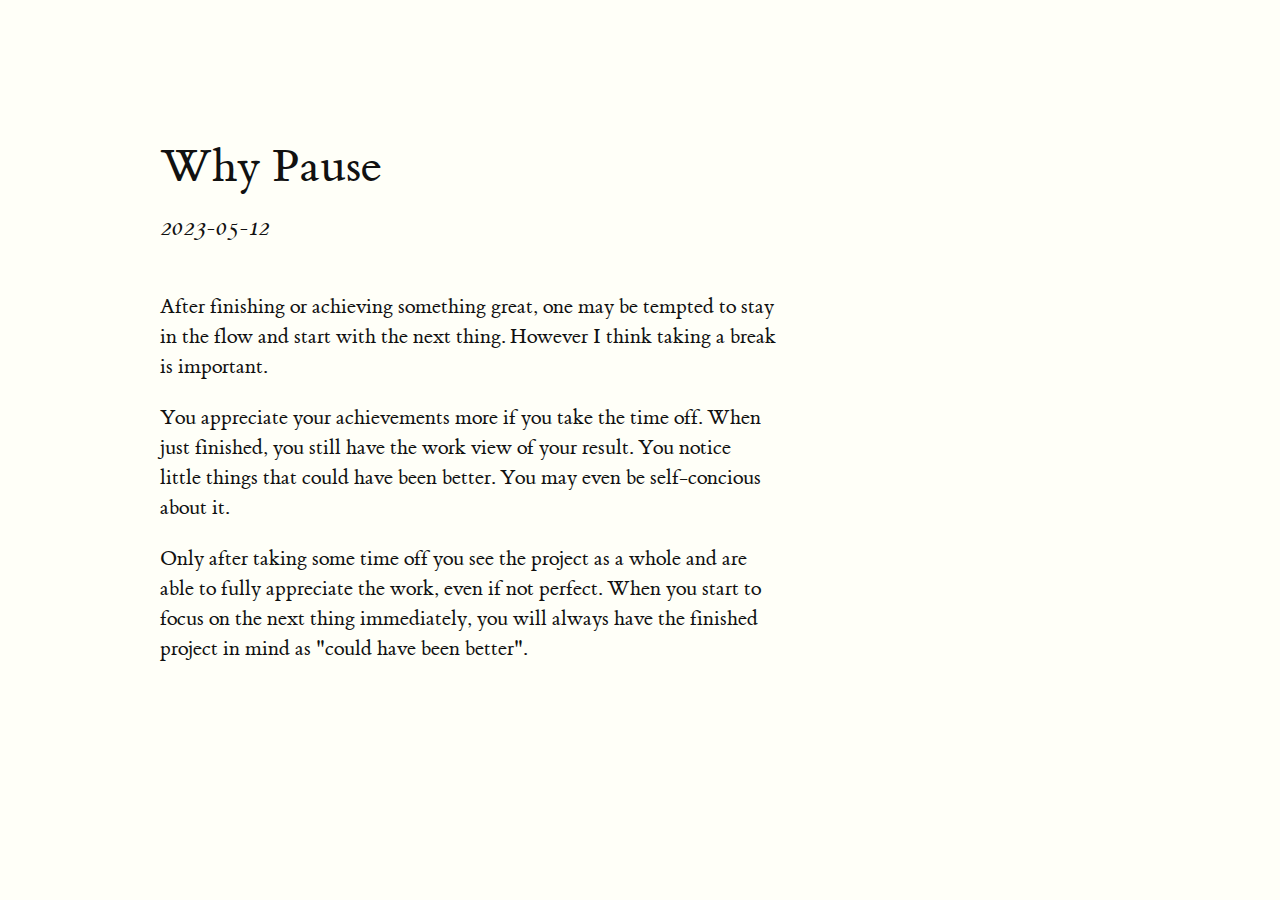
==== pause.html @ 31e880ed "Add pause article" ====
<!DOCTYPE html>
<html lang="en">
  <head>
    <meta charset="UTF-8" />
    <meta http-equiv="X-UA-Compatible" content="IE=edge" />
    <meta name="viewport" content="width=device-width, initial-scale=1.0" />
    <title>Why Pause</title>
    <link rel="stylesheet" href="tufte.css" />
  </head>
  <body>
    <article>
      <h1>Why Pause</h1>
      <p class="subtitle">2023-05-12</p>
      <section>
        <p>
          After finishing or achieving something great, one may be tempted to
          stay in the flow and start with the next thing. However I think taking
          a break is important.
        </p>
        <p>
          You appreciate your achievements more if you take the time off. When
          just finished, you still have the work view of your result. You notice
          little things that could have been better. You may even be
          self-concious about it.
        </p>
        <p>
          Only after taking some time off you see the project as a whole and are
          able to fully appreciate the work, even if not perfect. When you start
          to focus on the next thing immediately, you will always have the
          finished project in mind as "could have been better".
        </p>
      </section>
    </article>
  </body>
</html>
---- tufte.css ----
@charset "UTF-8";

/* Import ET Book styles
   adapted from https://github.com/edwardtufte/et-book/blob/gh-pages/et-book.css */

@font-face {
    font-family: "et-book";
    src: url("et-book/et-book-roman-line-figures/et-book-roman-line-figures.eot");
    src: url("et-book/et-book-roman-line-figures/et-book-roman-line-figures.eot?#iefix") format("embedded-opentype"), url("et-book/et-book-roman-line-figures/et-book-roman-line-figures.woff") format("woff"), url("et-book/et-book-roman-line-figures/et-book-roman-line-figures.ttf") format("truetype"), url("et-book/et-book-roman-line-figures/et-book-roman-line-figures.svg#etbookromanosf") format("svg");
    font-weight: normal;
    font-style: normal;
    font-display: swap;
}

@font-face {
    font-family: "et-book";
    src: url("et-book/et-book-display-italic-old-style-figures/et-book-display-italic-old-style-figures.eot");
    src: url("et-book/et-book-display-italic-old-style-figures/et-book-display-italic-old-style-figures.eot?#iefix") format("embedded-opentype"), url("et-book/et-book-display-italic-old-style-figures/et-book-display-italic-old-style-figures.woff") format("woff"), url("et-book/et-book-display-italic-old-style-figures/et-book-display-italic-old-style-figures.ttf") format("truetype"), url("et-book/et-book-display-italic-old-style-figures/et-book-display-italic-old-style-figures.svg#etbookromanosf") format("svg");
    font-weight: normal;
    font-style: italic;
    font-display: swap;
}

@font-face {
    font-family: "et-book";
    src: url("et-book/et-book-bold-line-figures/et-book-bold-line-figures.eot");
    src: url("et-book/et-book-bold-line-figures/et-book-bold-line-figures.eot?#iefix") format("embedded-opentype"), url("et-book/et-book-bold-line-figures/et-book-bold-line-figures.woff") format("woff"), url("et-book/et-book-bold-line-figures/et-book-bold-line-figures.ttf") format("truetype"), url("et-book/et-book-bold-line-figures/et-book-bold-line-figures.svg#etbookromanosf") format("svg");
    font-weight: bold;
    font-style: normal;
    font-display: swap;
}

@font-face {
    font-family: "et-book-roman-old-style";
    src: url("et-book/et-book-roman-old-style-figures/et-book-roman-old-style-figures.eot");
    src: url("et-book/et-book-roman-old-style-figures/et-book-roman-old-style-figures.eot?#iefix") format("embedded-opentype"), url("et-book/et-book-roman-old-style-figures/et-book-roman-old-style-figures.woff") format("woff"), url("et-book/et-book-roman-old-style-figures/et-book-roman-old-style-figures.ttf") format("truetype"), url("et-book/et-book-roman-old-style-figures/et-book-roman-old-style-figures.svg#etbookromanosf") format("svg");
    font-weight: normal;
    font-style: normal;
    font-display: swap;
}

/* Tufte CSS styles */
html {
    font-size: 15px;
}

body {
    width: 87.5%;
    margin-left: auto;
    margin-right: auto;
    padding-left: 12.5%;
    font-family: et-book, Palatino, "Palatino Linotype", "Palatino LT STD", "Book Antiqua", Georgia, serif;
    background-color: #fffff8;
    color: #111;
    max-width: 1400px;
    counter-reset: sidenote-counter;
}

/* Adds dark mode */
@media (prefers-color-scheme: dark) {
    body {
        background-color: #151515;
        color: #ddd;
    }
}

h1 {
    font-weight: 400;
    margin-top: 4rem;
    margin-bottom: 1.5rem;
    font-size: 3.2rem;
    line-height: 1;
}

h2 {
    font-style: italic;
    font-weight: 400;
    margin-top: 2.1rem;
    margin-bottom: 1.4rem;
    font-size: 2.2rem;
    line-height: 1;
}

h3 {
    font-style: italic;
    font-weight: 400;
    font-size: 1.7rem;
    margin-top: 2rem;
    margin-bottom: 1.4rem;
    line-height: 1;
}

hr {
    display: block;
    height: 1px;
    width: 55%;
    border: 0;
    border-top: 1px solid #ccc;
    margin: 1em 0;
    padding: 0;
}

p.subtitle {
    font-style: italic;
    margin-top: 1rem;
    margin-bottom: 1rem;
    font-size: 1.8rem;
    display: block;
    line-height: 1;
}

.numeral {
    font-family: et-book-roman-old-style;
}

.danger {
    color: red;
}

article {
    padding: 5rem 0rem;
}

section {
    padding-top: 1rem;
    padding-bottom: 1rem;
}

p,
dl,
ol,
ul {
    font-size: 1.4rem;
    line-height: 2rem;
}

p {
    margin-top: 1.4rem;
    margin-bottom: 1.4rem;
    padding-right: 0;
    vertical-align: baseline;
}

/* Chapter Epigraphs */
div.epigraph {
    margin: 5em 0;
}

div.epigraph > blockquote {
    margin-top: 3em;
    margin-bottom: 3em;
}

div.epigraph > blockquote,
div.epigraph > blockquote > p {
    font-style: italic;
}

div.epigraph > blockquote > footer {
    font-style: normal;
}

div.epigraph > blockquote > footer > cite {
    font-style: italic;
}
/* end chapter epigraphs styles */

blockquote {
    font-size: 1.4rem;
}

blockquote p {
    width: 55%;
    margin-right: 40px;
}

blockquote footer {
    width: 55%;
    font-size: 1.1rem;
    text-align: right;
}

section > p,
section > footer,
section > table {
    width: 55%;
}

/* 50 + 5 == 55, to be the same width as paragraph */
section > dl,
section > ol,
section > ul {
    width: 50%;
    -webkit-padding-start: 5%;
}

dt:not(:first-child),
li:not(:first-child) {
    margin-top: 0.25rem;
}

figure {
    padding: 0;
    border: 0;
    font-size: 100%;
    font: inherit;
    vertical-align: baseline;
    max-width: 55%;
    -webkit-margin-start: 0;
    -webkit-margin-end: 0;
    margin: 0 0 3em 0;
}

figcaption {
    float: right;
    clear: right;
    margin-top: 0;
    margin-bottom: 0;
    font-size: 1.1rem;
    line-height: 1.6;
    vertical-align: baseline;
    position: relative;
    max-width: 40%;
}

figure.fullwidth figcaption {
    margin-right: 24%;
}

/* Links: replicate underline that clears descenders */
a:link,
a:visited {
    color: inherit;
}

.no-tufte-underline:link {
    background: unset;
    text-shadow: unset;
}

a:link, .tufte-underline, .hover-tufte-underline:hover {
    text-decoration: none;
    background: -webkit-linear-gradient(#fffff8, #fffff8), -webkit-linear-gradient(#fffff8, #fffff8), -webkit-linear-gradient(currentColor, currentColor);
    background: linear-gradient(#fffff8, #fffff8), linear-gradient(#fffff8, #fffff8), linear-gradient(currentColor, currentColor);
    -webkit-background-size: 0.05em 1px, 0.05em 1px, 1px 1px;
    -moz-background-size: 0.05em 1px, 0.05em 1px, 1px 1px;
    background-size: 0.05em 1px, 0.05em 1px, 1px 1px;
    background-repeat: no-repeat, no-repeat, repeat-x;
    text-shadow: 0.03em 0 #fffff8, -0.03em 0 #fffff8, 0 0.03em #fffff8, 0 -0.03em #fffff8, 0.06em 0 #fffff8, -0.06em 0 #fffff8, 0.09em 0 #fffff8, -0.09em 0 #fffff8, 0.12em 0 #fffff8, -0.12em 0 #fffff8, 0.15em 0 #fffff8, -0.15em 0 #fffff8;
    background-position: 0% 93%, 100% 93%, 0% 93%;
}

@media screen and (-webkit-min-device-pixel-ratio: 0) {
    a:link, .tufte-underline, .hover-tufte-underline:hover {
        background-position-y: 87%, 87%, 87%;
    }
}

/* Adds dark mode */
@media (prefers-color-scheme: dark) {
    a:link, .tufte-underline, .hover-tufte-underline:hover {
        text-shadow: 0.03em 0 #151515, -0.03em 0 #151515, 0 0.03em #151515, 0 -0.03em #151515, 0.06em 0 #151515, -0.06em 0 #151515, 0.09em 0 #151515, -0.09em 0 #151515, 0.12em 0 #151515, -0.12em 0 #151515, 0.15em 0 #151515, -0.15em 0 #151515;
    }
}

a:link::selection,
a:link::-moz-selection {
    text-shadow: 0.03em 0 #b4d5fe, -0.03em 0 #b4d5fe, 0 0.03em #b4d5fe, 0 -0.03em #b4d5fe, 0.06em 0 #b4d5fe, -0.06em 0 #b4d5fe, 0.09em 0 #b4d5fe, -0.09em 0 #b4d5fe, 0.12em 0 #b4d5fe, -0.12em 0 #b4d5fe, 0.15em 0 #b4d5fe, -0.15em 0 #b4d5fe;
    background: #b4d5fe;
}

/* Sidenotes, margin notes, figures, captions */
img {
    max-width: 100%;
}

.sidenote,
.marginnote {
    float: right;
    clear: right;
    margin-right: -60%;
    width: 50%;
    margin-top: 0.3rem;
    margin-bottom: 0;
    font-size: 1.1rem;
    line-height: 1.3;
    vertical-align: baseline;
    position: relative;
}

.sidenote-number {
    counter-increment: sidenote-counter;
}

.sidenote-number:after,
.sidenote:before {
    font-family: et-book-roman-old-style;
    position: relative;
    vertical-align: baseline;
}

.sidenote-number:after {
    content: counter(sidenote-counter);
    font-size: 1rem;
    top: -0.5rem;
    left: 0.1rem;
}

.sidenote:before {
    content: counter(sidenote-counter) " ";
    font-size: 1rem;
    top: -0.5rem;
}

blockquote .sidenote,
blockquote .marginnote {
    margin-right: -82%;
    min-width: 59%;
    text-align: left;
}

div.fullwidth,
table.fullwidth {
    width: 100%;
}

div.table-wrapper {
    overflow-x: auto;
    font-family: "Trebuchet MS", "Gill Sans", "Gill Sans MT", sans-serif;
}

.sans {
    font-family: "Gill Sans", "Gill Sans MT", Calibri, sans-serif;
    letter-spacing: .03em;
}

code, pre > code {
    font-family: Consolas, "Liberation Mono", Menlo, Courier, monospace;
    font-size: 1.0rem;
    line-height: 1.42;
    -webkit-text-size-adjust: 100%; /* Prevent adjustments of font size after orientation changes in iOS. See https://github.com/edwardtufte/tufte-css/issues/81#issuecomment-261953409 */
}

.sans > code {
    font-size: 1.2rem;
}

h1 > code,
h2 > code,
h3 > code {
    font-size: 0.80em;
}

.marginnote > code,
.sidenote > code {
    font-size: 1rem;
}

pre > code {
    font-size: 0.9rem;
    width: 52.5%;
    margin-left: 2.5%;
    overflow-x: auto;
    display: block;
}

pre.fullwidth > code {
    width: 90%;
}

.fullwidth {
    max-width: 90%;
    clear:both;
}

span.newthought {
    font-variant: small-caps;
    font-size: 1.2em;
}

input.margin-toggle {
    display: none;
}

label.sidenote-number {
    display: inline-block;
    max-height: 2rem; /* should be less than or equal to paragraph line-height */
}

label.margin-toggle:not(.sidenote-number) {
    display: none;
}

.iframe-wrapper {
    position: relative;
    padding-bottom: 56.25%; /* 16:9 */
    padding-top: 25px;
    height: 0;
}

.iframe-wrapper iframe {
    position: absolute;
    top: 0;
    left: 0;
    width: 100%;
    height: 100%;
}

@media (max-width: 760px) {
    body {
        width: 84%;
        padding-left: 8%;
        padding-right: 8%;
    }

    hr,
    section > p,
    section > footer,
    section > table {
        width: 100%;
    }

    pre > code {
        width: 97%;
    }

    section > dl,
    section > ol,
    section > ul {
        width: 90%;
    }

    figure {
        max-width: 90%;
    }

    figcaption,
    figure.fullwidth figcaption {
        margin-right: 0%;
        max-width: none;
    }

    blockquote {
        margin-left: 1.5em;
        margin-right: 0em;
    }

    blockquote p,
    blockquote footer {
        width: 100%;
    }

    label.margin-toggle:not(.sidenote-number) {
        display: inline;
    }

    .sidenote,
    .marginnote {
        display: none;
    }

    .margin-toggle:checked + .sidenote,
    .margin-toggle:checked + .marginnote {
        display: block;
        float: left;
        left: 1rem;
        clear: both;
        width: 95%;
        margin: 1rem 2.5%;
        vertical-align: baseline;
        position: relative;
    }

    label {
        cursor: pointer;
    }

    div.table-wrapper,
    table {
        width: 85%;
    }

    img {
        width: 100%;
    }
}
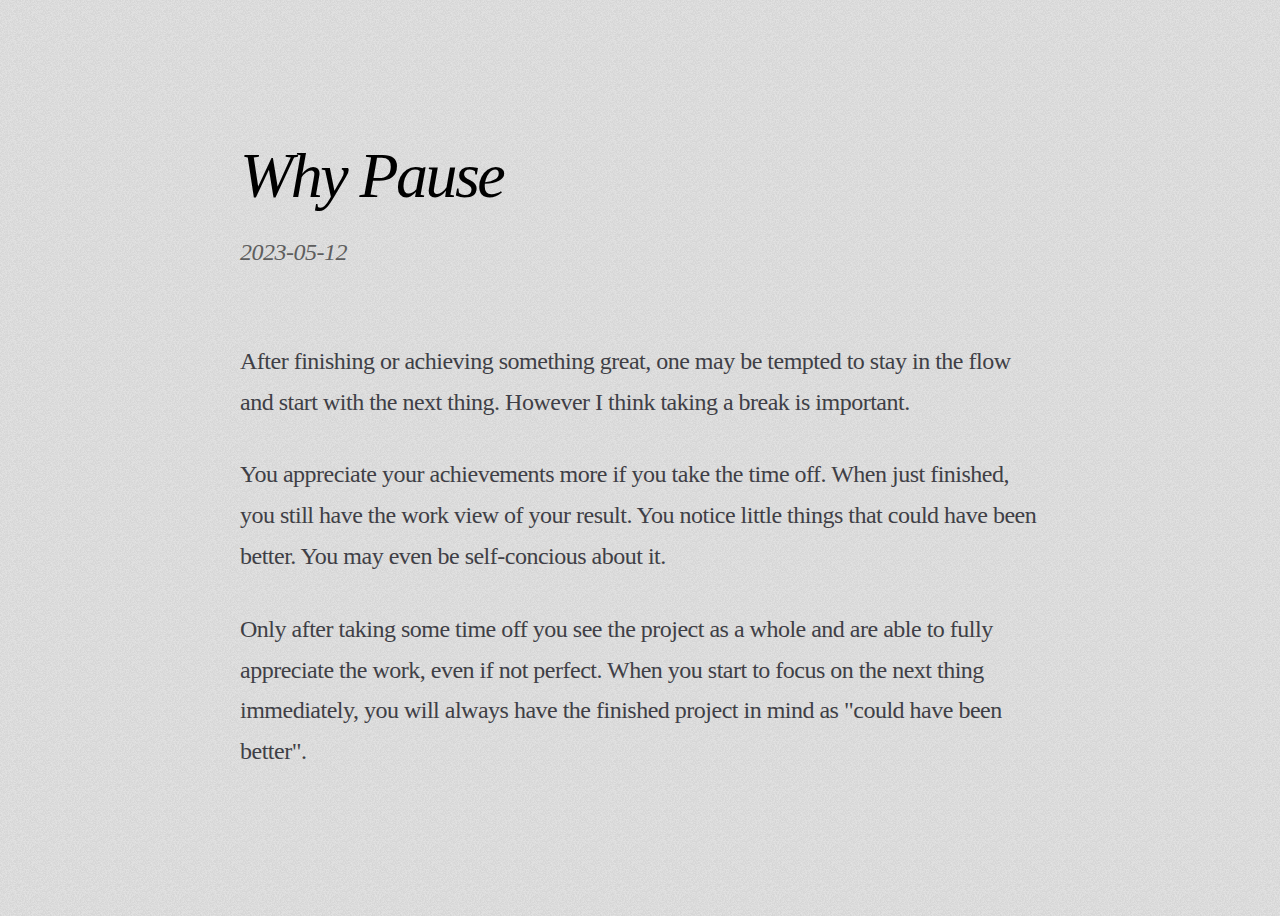
==== commit 5ddd4323: "Improve tnr style" ====
--- a/pause.html
+++ b/pause.html
@@ -5,7 +5,7 @@
     <meta http-equiv="X-UA-Compatible" content="IE=edge" />
     <meta name="viewport" content="width=device-width, initial-scale=1.0" />
     <title>Why Pause</title>
-    <link rel="stylesheet" href="tufte.css" />
+    <link rel="stylesheet" href="tnr.css" />
   </head>
   <body>
     <article>
--- a/tnr.css
+++ b/tnr.css
@@ -0,0 +1,145 @@
+/*
+  Josh's Custom CSS Reset
+  https://www.joshwcomeau.com/css/custom-css-reset/
+*/
+*,
+*::before,
+*::after {
+  box-sizing: border-box;
+}
+* {
+  margin: 0;
+}
+body {
+  line-height: 1.5;
+  -webkit-font-smoothing: antialiased;
+}
+img,
+picture,
+video,
+canvas,
+svg {
+  display: block;
+  max-width: 100%;
+}
+input,
+button,
+textarea,
+select {
+  font: inherit;
+}
+p,
+h1,
+h2,
+h3,
+h4,
+h5,
+h6 {
+  overflow-wrap: break-word;
+}
+#root,
+#__next {
+  isolation: isolate;
+}
+
+/* END */
+
+* {
+  font-family: TimesNewRoman, Times New Roman, Times, Baskerville, Georgia,
+    serif;
+}
+
+/* The background noise bit is below */
+body {
+  background-color: #fafafa;
+  background-image: url([data-uri]);
+  padding: 2rem;
+}
+
+@media (max-width: 600px) {
+  body {
+    padding: 0.75rem;
+  }
+}
+
+*::selection {
+  background-color: #000;
+  color: var(--gray-50, #fafafa);
+}
+
+article {
+  max-width: 100ch;
+  margin: 7rem auto;
+}
+
+@media (max-width: 600px) {
+  article {
+    margin: 4rem auto;
+  }
+}
+
+h1 {
+  display: flex;
+  flex-direction: column;
+
+  color: #000;
+  font-size: 4rem;
+  font-style: italic;
+  font-weight: normal;
+  line-height: 100%;
+  letter-spacing: -0.16rem;
+}
+
+@media (max-width: 600px) {
+  h1 {
+    font-size: 3rem;
+    letter-spacing: -0.12rem;
+  }
+}
+
+.subtitle {
+  color: #5e5e5e;
+  font-style: italic;
+  margin-top: 1.5rem;
+}
+
+@media (max-width: 600px) {
+  .subtitle {
+    margin-top: 0.75rem;
+  }
+}
+
+section {
+  margin-top: 4.25rem;
+}
+
+@media (max-width: 600px) {
+  section {
+    margin-top: 2.25rem;
+  }
+}
+
+p,
+ol,
+ul {
+  color: #3f3f46;
+  font-size: 1.5rem;
+  line-height: 170%;
+  margin-top: 2rem;
+  letter-spacing: -0.5px;
+}
+
+@media (max-width: 600px) {
+  p {
+    font-size: 1.375rem;
+    line-height: 150%;
+    letter-spacing: -0.25px;
+    margin-top: 1.5rem;
+  }
+}
+
+ol,
+ul {
+  list-style-position: inside;
+  padding-left: 0;
+}
